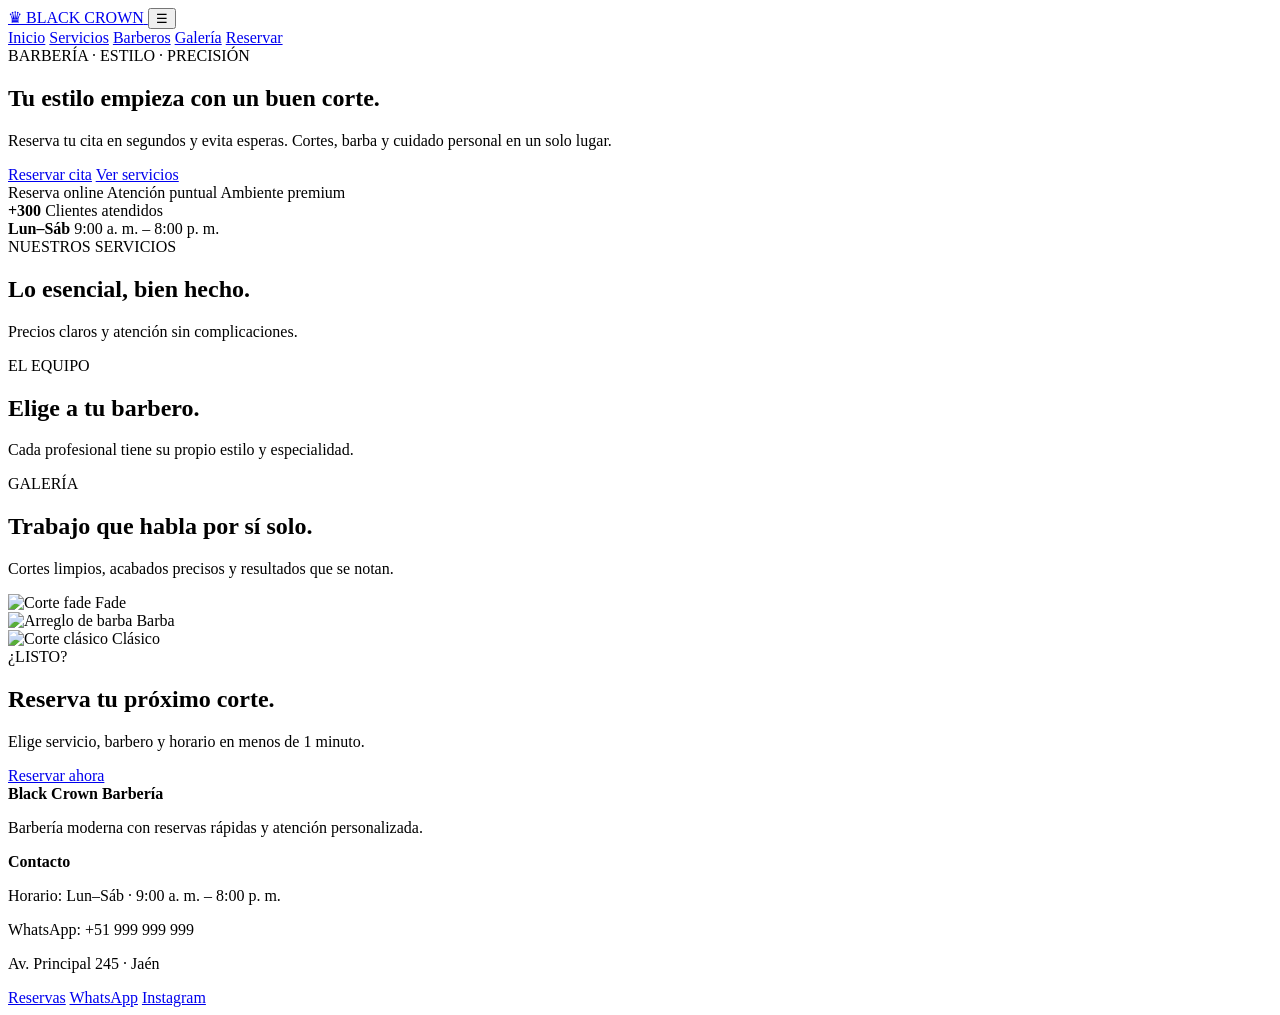
==== index.html @ 5fc875f9 "Subir Black Crown v13" ====
<!DOCTYPE html>
<html lang="es">
<head>
  <meta charset="UTF-8" />
  <meta name="viewport" content="width=device-width, initial-scale=1.0" />
  <meta name="description" content="Barbería moderna con reservas online." />
  <title>Black Crown Barbería</title>
  <link rel="preconnect" href="https://fonts.googleapis.com">
  <link rel="preconnect" href="https://fonts.gstatic.com" crossorigin>
  <link href="https://fonts.googleapis.com/css2?family=Inter:wght@400;500;600;700;800&family=Playfair+Display:wght@700&display=swap" rel="stylesheet">
  <link rel="stylesheet" href="css/styles.css" />
</head>
<body>
  <header class="topbar">
    <a class="brand" href="#inicio">
      <span class="brand-mark" aria-hidden="true">♛</span>
      <span>BLACK CROWN</span>
    </a>
    <button class="menu-toggle" id="menuToggle" aria-label="Abrir menú">☰</button>
    <nav id="mainNav">
      <a href="#inicio">Inicio</a>
      <a href="#servicios">Servicios</a>
      <a href="#barberos">Barberos</a>
      <a href="#galeria">Galería</a>
      <a class="btn btn-small" href="reservar.html">Reservar</a>
    </nav>
  </header>

  <main>
    <section class="hero" id="inicio">
      <div class="hero-overlay"></div>
      <div class="hero-grid">
        <div class="hero-content">
          <span class="eyebrow">BARBERÍA · ESTILO · PRECISIÓN</span>
          <h1>Tu estilo empieza con un buen corte.</h1>
          <p>Reserva tu cita en segundos y evita esperas. Cortes, barba y cuidado personal en un solo lugar.</p>
          <div class="hero-actions">
            <a class="btn" href="reservar.html">Reservar cita</a>
            <a class="btn btn-ghost" href="#servicios">Ver servicios</a>
          </div>
          <div class="hero-points">
            <span>Reserva online</span>
            <span>Atención puntual</span>
            <span>Ambiente premium</span>
          </div>
        </div>

        <div class="hero-media">
          <div class="hero-photo">
            <div class="hero-badge">
              <strong>+300</strong>
              <span>Clientes atendidos</span>
            </div>
            <div class="hero-badge alt">
              <strong>Lun–Sáb</strong>
              <span>9:00 a. m. – 8:00 p. m.</span>
            </div>
          </div>
        </div>
      </div>
    </section>

    <section class="section" id="servicios">
      <div class="section-heading">
        <span class="eyebrow dark">NUESTROS SERVICIOS</span>
        <h2>Lo esencial, bien hecho.</h2>
        <p>Precios claros y atención sin complicaciones.</p>
      </div>
      <div class="cards" id="servicesGrid"></div>
    </section>

    <section class="section section-dark" id="barberos">
      <div class="section-heading light">
        <span class="eyebrow">EL EQUIPO</span>
        <h2>Elige a tu barbero.</h2>
        <p>Cada profesional tiene su propio estilo y especialidad.</p>
      </div>
      <div class="barbers" id="barbersGrid"></div>
    </section>

    <section class="section" id="galeria">
      <div class="section-heading">
        <span class="eyebrow dark">GALERÍA</span>
        <h2>Trabajo que habla por sí solo.</h2>
        <p>Cortes limpios, acabados precisos y resultados que se notan.</p>
      </div>
      <div class="gallery">
        <article class="gallery-card">
          <img src="https://images.unsplash.com/photo-1622286342621-4bd786c2447c?auto=format&fit=crop&w=1000&q=80" alt="Corte fade" />
          <span>Fade</span>
        </article>
        <article class="gallery-card">
          <img src="https://images.unsplash.com/photo-1517832606299-7ae9b720a186?auto=format&fit=crop&w=1000&q=80" alt="Arreglo de barba" />
          <span>Barba</span>
        </article>
        <article class="gallery-card">
          <img src="https://images.unsplash.com/photo-1503951914875-452162b0f3f1?auto=format&fit=crop&w=1000&q=80" alt="Corte clásico" />
          <span>Clásico</span>
        </article>
      </div>
    </section>

    <section class="cta">
      <div>
        <span class="eyebrow">¿LISTO?</span>
        <h2>Reserva tu próximo corte.</h2>
        <p>Elige servicio, barbero y horario en menos de 1 minuto.</p>
      </div>
      <a class="btn btn-light" href="reservar.html">Reservar ahora</a>
    </section>
  </main>

  <footer>
    <div class="footer-col">
      <strong>Black Crown Barbería</strong>
      <p>Barbería moderna con reservas rápidas y atención personalizada.</p>
    </div>
    <div class="footer-col">
      <strong>Contacto</strong>
      <p>Horario: Lun–Sáb · 9:00 a. m. – 8:00 p. m.</p>
      <p>WhatsApp: +51 999 999 999</p>
      <p>Av. Principal 245 · Jaén</p>
    </div>
    <div class="footer-col footer-links">
      <a href="reservar.html">Reservas</a>
      <a href="https://wa.me/51999999999" target="_blank" rel="noopener">WhatsApp</a>
      <a href="https://instagram.com/blackcrownbarberia" target="_blank" rel="noopener">Instagram</a>
    </div>
  </footer>

  <script src="js/data.js"></script>
  <script src="js/app.js"></script>
</body>
</html>
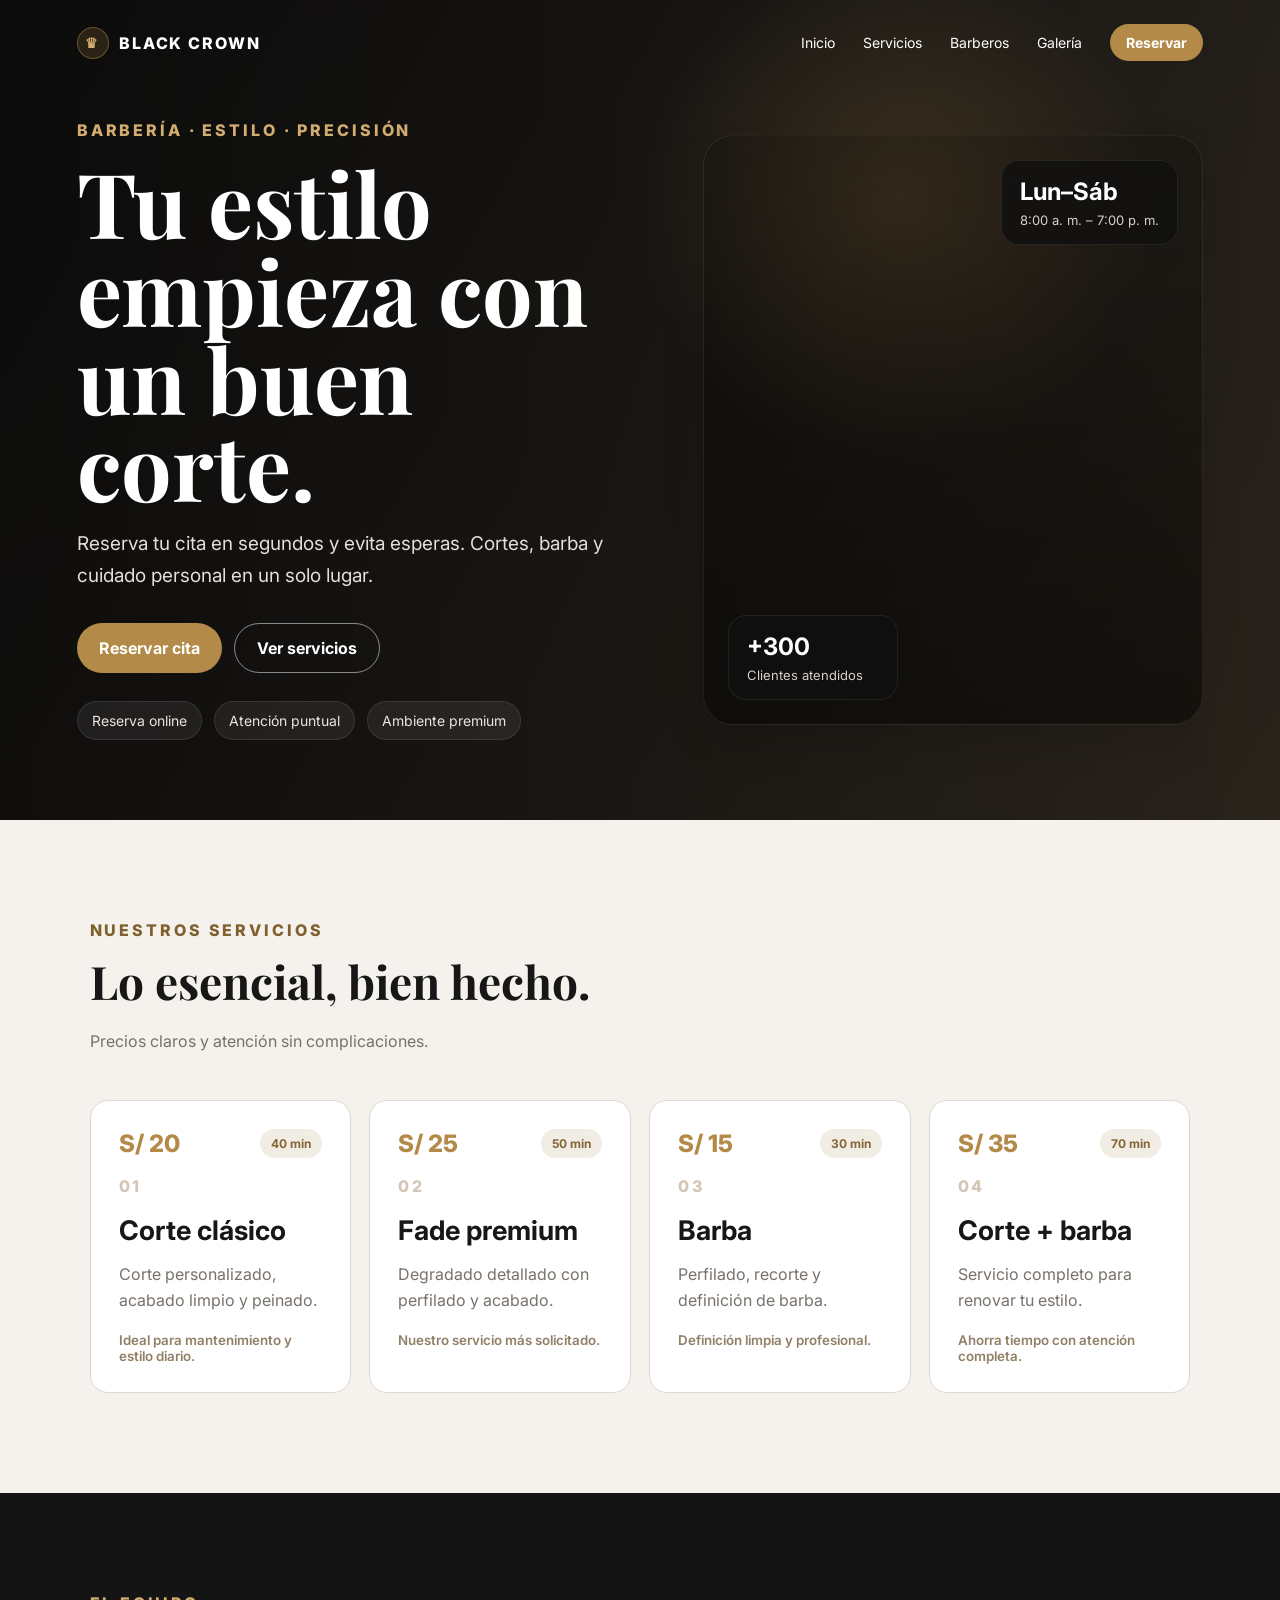
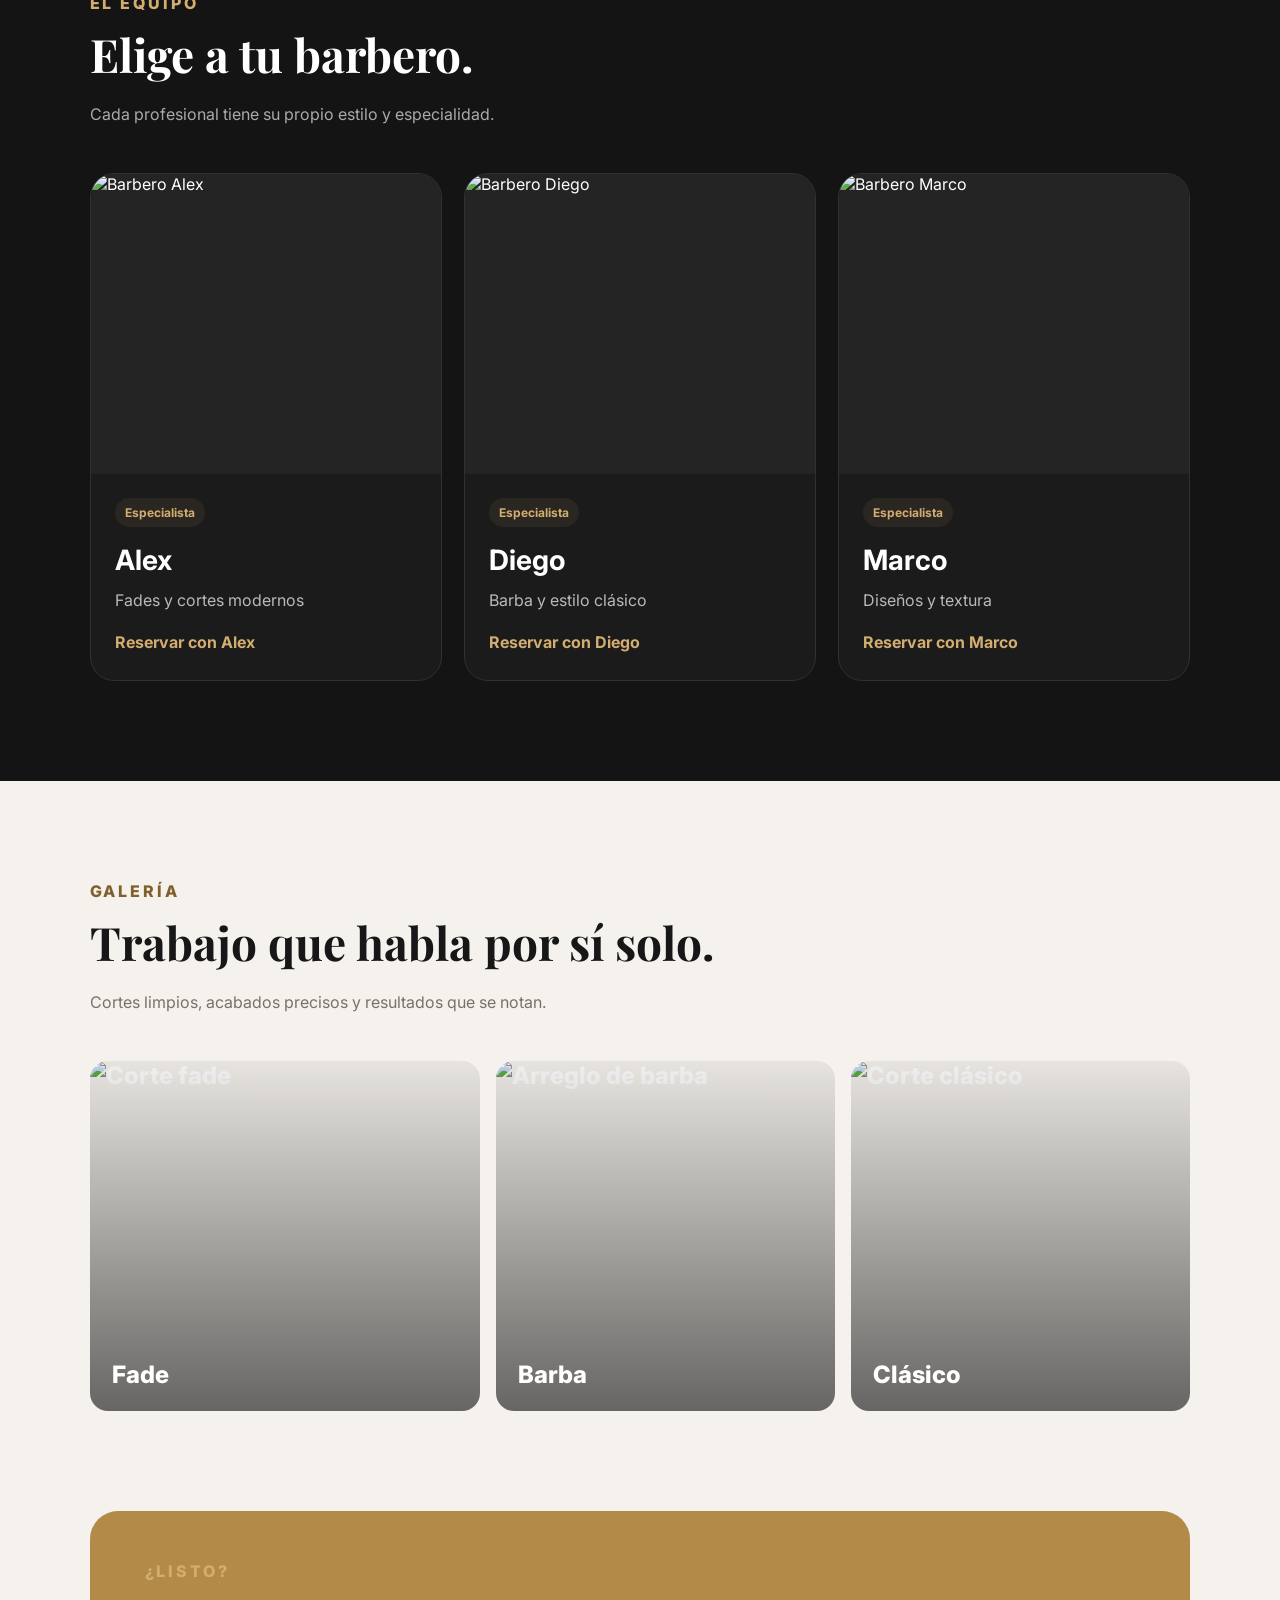
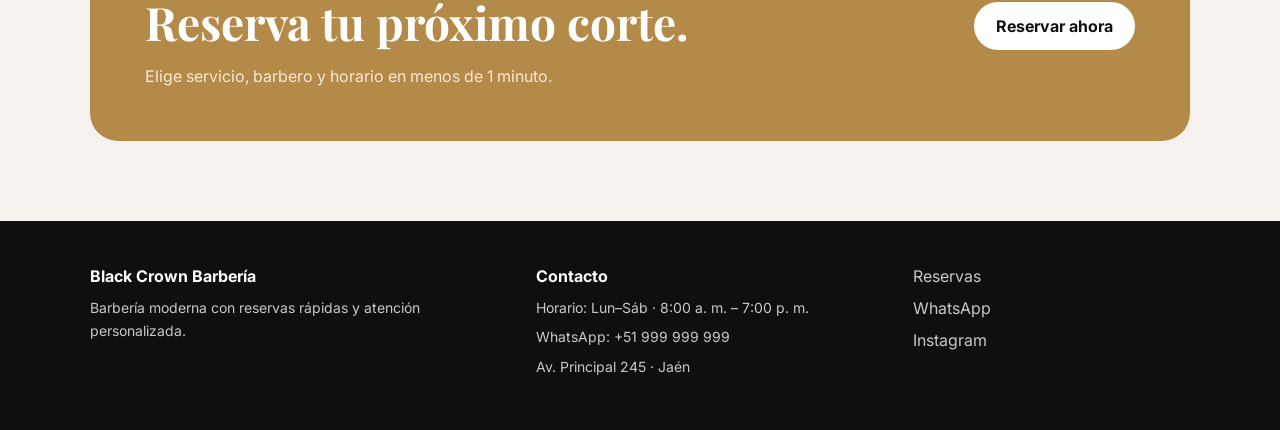
==== commit 96370591: "Ajustar horario y documentación final" ====
--- a/index.html
+++ b/index.html
@@ -53,7 +53,7 @@
             </div>
             <div class="hero-badge alt">
               <strong>Lun–Sáb</strong>
-              <span>9:00 a. m. – 8:00 p. m.</span>
+              <span>8:00 a. m. – 7:00 p. m.</span>
             </div>
           </div>
         </div>
@@ -117,7 +117,7 @@
     </div>
     <div class="footer-col">
       <strong>Contacto</strong>
-      <p>Horario: Lun–Sáb · 9:00 a. m. – 8:00 p. m.</p>
+      <p>Horario: Lun–Sáb · 8:00 a. m. – 7:00 p. m.</p>
       <p>WhatsApp: +51 999 999 999</p>
       <p>Av. Principal 245 · Jaén</p>
     </div>
--- a/css/styles.css
+++ b/css/styles.css
@@ -0,0 +1,83 @@
+:root{--bg:#f5f2ed;--ink:#171717;--muted:#77716b;--dark:#111;--gold:#b48a49;--line:#ded8cf;--white:#fff;--radius:18px;--shadow:0 18px 40px rgba(0,0,0,.12)}
+*{box-sizing:border-box}
+html{scroll-behavior:smooth}
+body{margin:0;font-family:Inter,Arial,sans-serif;background:var(--bg);color:var(--ink)}
+a{color:inherit;text-decoration:none}
+img{max-width:100%;display:block}
+.topbar{position:absolute;z-index:20;top:0;left:0;right:0;display:flex;align-items:center;justify-content:space-between;padding:24px 6vw;color:white}
+.topbar.solid{position:relative;background:#111}
+.brand{display:inline-flex;align-items:center;gap:10px;font-weight:800;letter-spacing:.12em}
+.brand-mark{display:grid;place-items:center;width:32px;height:32px;border-radius:50%;background:rgba(180,138,73,.18);border:1px solid rgba(180,138,73,.45);color:#d3ad70;font-size:14px}
+.topbar nav{display:flex;align-items:center;gap:28px;font-size:14px}
+.menu-toggle{display:none;background:none;border:0;color:white;font-size:26px}
+.btn{display:inline-flex;align-items:center;justify-content:center;padding:14px 22px;border:0;border-radius:999px;background:var(--gold);color:white;font-weight:700;cursor:pointer;transition:transform .22s ease,box-shadow .22s ease,background .22s ease}
+.btn:hover{transform:translateY(-2px);box-shadow:0 12px 26px rgba(180,138,73,.28)}
+.btn-small{padding:10px 16px}
+.btn-ghost{background:transparent;border:1px solid rgba(255,255,255,.5)}
+.btn-ghost:hover{background:rgba(255,255,255,.08);box-shadow:none}
+.btn-light{background:white;color:#111}
+.hero{position:relative;min-height:760px;display:flex;align-items:center;background:linear-gradient(120deg,#141414,#312920);overflow:hidden}
+.hero:before{content:"";position:absolute;inset:0;background:radial-gradient(circle at 70% 25%,rgba(180,138,73,.22),transparent 24%),linear-gradient(90deg,rgba(0,0,0,.45),rgba(0,0,0,.15))}
+.hero-grid{position:relative;z-index:2;display:grid;grid-template-columns:1.05fr .95fr;align-items:center;gap:40px;width:min(1280px,100% - 12vw);margin:0 auto;padding:120px 0 80px}
+.hero-content{color:white;max-width:680px}
+.hero h1,.booking-intro h1{font-family:'Playfair Display',serif;font-size:clamp(52px,7vw,92px);line-height:.98;margin:18px 0}
+.hero p{font-size:19px;max-width:620px;line-height:1.7;color:#e5dfd7}
+.hero-actions{display:flex;gap:12px;margin-top:30px}
+.hero-points{display:flex;flex-wrap:wrap;gap:12px;margin-top:28px}
+.hero-points span{display:inline-flex;align-items:center;gap:8px;padding:10px 14px;border-radius:999px;background:rgba(255,255,255,.07);border:1px solid rgba(255,255,255,.09);font-size:14px;color:#ebe5dd}
+.hero-media{display:flex;justify-content:flex-end}
+.hero-photo{position:relative;width:min(500px,100%);height:590px;border-radius:30px;overflow:hidden;box-shadow:var(--shadow);background:linear-gradient(180deg,rgba(0,0,0,.15),rgba(0,0,0,.45)),url('https://images.unsplash.com/photo-1621605815971-fbc98d665033?auto=format&fit=crop&w=1200&q=80') center/cover no-repeat;border:1px solid rgba(255,255,255,.08)}
+.hero-badge{position:absolute;left:24px;bottom:24px;display:flex;flex-direction:column;gap:6px;padding:16px 18px;min-width:170px;background:rgba(17,17,17,.82);backdrop-filter:blur(6px);border:1px solid rgba(255,255,255,.08);border-radius:18px;color:white}
+.hero-badge strong{font-size:24px}
+.hero-badge span{font-size:13px;color:#d7d1ca}
+.hero-badge.alt{left:auto;right:24px;top:24px;bottom:auto}
+.eyebrow{font-size:16px;font-weight:800;letter-spacing:.18em;color:#d3ad70}
+.eyebrow.dark{color:#80612e}
+.section{padding:100px 7vw}
+.section-dark{background:#141414;color:white}
+.section-heading{max-width:680px;margin-bottom:45px}
+.section-heading.light p{color:#aaa}
+.section-heading h2,.cta h2{font-family:'Playfair Display',serif;font-size:46px;margin:10px 0}
+.section-heading p{color:var(--muted);line-height:1.7}
+.cards{display:grid;grid-template-columns:repeat(4,1fr);gap:18px}
+.service-card{background:white;border:1px solid var(--line);border-radius:var(--radius);padding:28px;min-height:250px;position:relative;transition:transform .22s ease,box-shadow .22s ease,border-color .22s ease}
+.service-card:hover{transform:translateY(-6px);box-shadow:0 18px 34px rgba(0,0,0,.08);border-color:#d3c1a6}
+.service-top{display:flex;justify-content:space-between;align-items:center;margin-bottom:18px}
+.service-price{color:var(--gold);font-weight:800;font-size:24px}
+.service-chip{padding:7px 11px;border-radius:999px;background:#f2ede4;color:#846536;font-size:12px;font-weight:700}
+.service-index{display:inline-block;color:#d3c6b7;font-size:16px;font-weight:800;letter-spacing:.16em;margin-bottom:10px}
+.service-card h3{font-size:27px;margin:8px 0 14px}
+.service-card p{color:var(--muted);line-height:1.65;margin:0 0 18px}
+.service-card small{display:block;color:#927f67;font-weight:600}
+.barbers{display:grid;grid-template-columns:repeat(3,1fr);gap:22px}
+.barber-card{background:#1b1b1b;border:1px solid #303030;border-radius:24px;overflow:hidden;transition:transform .22s ease,border-color .22s ease,box-shadow .22s ease}
+.barber-card:hover{transform:translateY(-6px);border-color:#50473f;box-shadow:0 16px 30px rgba(0,0,0,.28)}
+.barber-photo-wrap{height:300px;background:#242424;overflow:hidden}
+.barber-photo{width:100%;height:100%;object-fit:cover;transition:transform .5s ease,filter .3s ease;filter:saturate(.92) contrast(1.02)}
+.barber-card:hover .barber-photo{transform:scale(1.05)}
+.barber-info{padding:24px 24px 28px}
+.barber-tag{display:inline-flex;padding:7px 10px;border-radius:999px;background:#2a2621;color:#d3ad70;font-size:12px;font-weight:700;margin-bottom:16px}
+.barber-card h3{font-size:28px;margin:0 0 10px}
+.barber-card p{color:#b9b9b9;line-height:1.7;margin:0 0 18px}
+.barber-card a{color:#d3ad70;font-weight:700}
+.gallery{display:grid;grid-template-columns:1.15fr 1fr 1fr;gap:16px}
+.gallery-card{position:relative;height:350px;border-radius:var(--radius);overflow:hidden;display:flex;align-items:flex-end;padding:22px;color:white;font-weight:800;font-size:24px;isolation:isolate}
+.gallery-card img{position:absolute;inset:0;width:100%;height:100%;object-fit:cover;transition:transform .55s ease}
+.gallery-card:after{content:"";position:absolute;inset:0;background:linear-gradient(180deg,rgba(0,0,0,.06),rgba(0,0,0,.58));z-index:0}
+.gallery-card span{position:relative;z-index:1}
+.gallery-card:hover img{transform:scale(1.08)}
+.cta{margin:0 7vw 80px;background:#b48a49;color:white;border-radius:28px;padding:50px 55px;display:flex;justify-content:space-between;align-items:center;gap:30px}
+.cta p{margin:0;color:#f6ead8;max-width:520px;line-height:1.7}
+footer{background:#0f0f0f;color:#c8c8c8;padding:45px 7vw;display:grid;grid-template-columns:1.2fr 1fr .8fr;gap:30px}
+footer strong{display:block;color:white;margin-bottom:10px}
+footer p{font-size:14px;line-height:1.7;margin:0 0 6px}
+.footer-links{display:flex;flex-direction:column;gap:12px;align-items:flex-start}
+.booking-page{background:#ebe7e0}
+.booking-shell{max-width:1100px;margin:auto;padding:70px 24px 100px}
+.booking-intro{max-width:700px}
+.booking-intro h1{font-size:64px}
+.booking-intro p{color:var(--muted);font-size:18px}
+.booking-card{background:white;border-radius:24px;padding:35px;margin-top:35px;box-shadow:0 12px 40px rgba(0,0,0,.06)}
+.form-grid{display:grid;grid-template-columns:1fr 1fr;gap:20px}
+label{display:flex;flex-direction:column;gap:8px;font-size:14px;font-weight:700}
+input,select,textarea{width:100%;padding:14px 15px;border:1px solid var(--line);border-radius:12px;fon��="25�еͥ���������х���ɥ��ѕ����є����յ���ř�������������텱�����ѕ��陱���х��흅������홱�൑�ɕ�ѥ��鍽�յ������������������������������ѕ��ɥ��ѕ����є����յ���ř������ѕȵ�����흅��������((��������������푥�����饹������������ɝ���ѽ�����������������������퉽ɑ�ȵɅ����������퉅���ɽչ�荙��퉽ɑ�������ͽ����مȠ�������퍽��������ɔ홽�еͥ������홽�еݕ���������(��Ս���̵�����ݥ�Ѡ�����������������퉽ɑ�ȵɅ��������푥������ɥ���������ѕ��鍕�ѕ�퉅���ɽչ�荔�ٕ�퍽����Ɉ݄��홽�еͥ������홽�еݕ�����������ɝ������ѽ�������(��Ս���̵��ѥ���푥�����陱��흅������홱���Ʌ���Ʌ����ɝ���ѽ�������(��Ѹ�����е��ɭ퉅���ɽչ���Ʌ����ɕ��퍽����������퉽ɑ�������ͽ����مȠ��������(��Ѹ�����е��ɬ顽ٕ�퉅���ɽչ�荘͕٘�퉽�͡����鹽���)���ѽ�鑥ͅ�����͕����鑥ͅ�����������������ͽ�鹽е����ݕ��(�������٥��푥�����鹽����������٥�ܹ��ѥٕ푥�����鉱��������������������ɝ���ѽ�����퉅���ɽչ���Ʌ����ɕ��퉽ɑ�������ͽ�����������퍽���荅��������������������퉽ɑ�ȵɅ����������ѕ�е�����鱕�����ͽ������ѕ���������������顽ٕ�퍽���荙��퉽ɑ�ȵ�������������������ɐ�ѽ���흅��������������е͕�����ݥ�Ѡ��Ѽ�����ݥ�Ѡ���������х��̵͕��������������������퉽ɑ�ȵɅ�����������х��̵�����ɵ���퉅���ɽչ�荙��ѐ�퍽�������ő���х��̵������х��퉅���ɽչ�荔�ٕ�퍽����Ɉ݄�����х��̵���������퉅���ɽչ�荙�����퍽���荄�͈͉���х��̵��}�ͥ�ѥ�퉅���ɽչ�荕�����퍽����������������ɥ���푥������ɥ��ɥ��ѕ����є����յ���řȀř�흅����������������ɵ푥������ɥ�흅�������������̵����푥������ɥ�흅���������������ѕ�푥�����陱��텱�����ѕ��鍕�ѕ�����ѥ�䵍��ѕ������������ݕ��흅�������������������퉽ɑ�������ͽ��������퉽ɑ�ȵɅ������������������ѕ�����푥������ɥ�흅��������������ѕ������홽�еͥ������퍽�������������������ѕ퉽ɑ����퉅���ɽչ�荙�����퍽���荄�͈͈�����������������퉽ɑ�ȵɅ�����������ͽ������ѕ����ݹ�ȵ�������������������������٠퉅���ɽչ�荕��ݔ�푥������ɥ���������ѕ��鍕�ѕ�����������������ݹ�ȵ������͡����ݥ�Ѡ鵥���������������ݹ�ȵ��������ɑ퉅���ɽչ�荙��퉽ɑ�ȵɅ����������������������퉽�͡�����������������ɝ���������������ݹ�ȵ�������Ʌ��퍽����������ɝ������ѽ���������ݹ�ȵ��������ɐ���홽�е�������A��噅�ȁ�����䜱͕ɥ�홽�еͥ���������ɝ������������ݹ�ȵ��������ɐ��퍽����مȠ����ѕ���������������ĸ����ݹ�ȵ��������ɐ���ɵ푥������ɥ�흅���������ɝ���ѽ���������������͝����������������퍽���荄�͈͈������х��홽�еͥ���������ݹ�ȵ����푥�����饹�������������ɝ���ѽ�����퍽��������ɔ홽�еݕ��������홽�еͥ�������)���������ݥ�Ѡ������칅������ɥ����ɥ��ѕ����є����յ���ř�����������ɐ�ѽ���텱�����ѕ��陱���х��홱�൑�ɕ�ѥ��鍽�յ���������е͕�����ݥ�Ѡ�������((���Ѡ��ݥэ��ݥ�Ѡ��������ɝ���ѽ������������������������퉽ɑ�������ͽ����مȠ�������퉽ɑ�ȵɅ����������퉅���ɽչ�荙��퍽��������ɔ홽��饹��ɥ�홽�еݕ�����������ͽ������ѕ�����Ѡ��ݥэ�顽ٕ�퉅���ɽչ�荘ݘ͕����������͝����������������퍽�����Մ��홽�еͥ�������������������ĸ��(((��م��������䵹�ѥ�����ɝ�����������������������������퉽ɑ�ȵɅ���������홽�еͥ������홽�еݕ���������������������ĸ��(��م��������䵹�ѥ�������퉅���ɽչ�荘٘Ŕ�퍽����݈Մ��퉽ɑ�������ͽ������ѐՉ��(��م��������䵹�ѥ���݅ɹ���퉅���ɽչ�荙��͔�퍽�����ш��퉽ɑ�������ͽ������Ő����((������є���٥��������Ѽ聑�́хɩ�х́��ȁ���������������ՙ�����є���������)�����������ݥ�Ѡ�����ँ��������ݥ�Ѡ�������(�����ɉ����ɥ��ѕ����є����յ���ɕ���Рȱ��������řȤ�흅�������(�����ɉ�ȵ��ɑ퉽ɑ�ȵɅ����������(�����ɉ�ȵ���Ѽ��Ʌ���������������(�����ɉ�ȵ����������������������������(�����ɉ�ȵх�홽�еͥ�������������������������ɝ������ѽ������(�����ɉ�ȵ��ɐ���홽�еͥ���������ɝ������ѽ������(�����ɉ�ȵ��ɐ��홽�еͥ�������������������ĸ�����ɝ������ѽ�������(�����ɉ�ȵ��ɐ��홽�еͥ�������������������ĸ���(�����ɉ�ȵ��ɐ鱅�е������Ѡ������������ɥ�����յ��ļ���(�����ɉ�ȵ��ɐ鱅�е������Ѡ���������������ɉ�ȵ���Ѽ��Ʌ���������������((�����������ɥ��ѕ����є����յ���ɕ���Рȱ��������řȤ�흅�������(���������䵍�ɑ��������������������������홽�еͥ�������(���������䵍�ɐ陥��е������ɥ�����յ���ѽ�(���������䵍�ɐ鱅�е������Ѡ������������ɥ�����յ��ļ����������������)�()����������ݥ�Ѡ�������(�����ɉ�ȵ���Ѽ��Ʌ���������������(���������䵍�ɑ��������������)�((���M��٥���́������ѽ́�����٥�聑�́��ȁ�������)�����������ݥ�Ѡ�����ँ��������ݥ�Ѡ�������(�����ɑ��ɥ��ѕ����є����յ���ɕ���Рȱ��������řȤ�흅�������(���͕�٥�����ɑ�������������������������������퉽ɑ�ȵɅ����������(���͕�٥���ѽ�흅��������ɝ������ѽ������텱�����ѕ��陱���х���(���͕�٥����ɥ��홽�еͥ�������ݡ�є������鹽�Ʌ��(���͕�٥�������홽�еͥ�����������������������ݡ�є������鹽�Ʌ��(���͕�٥��������홽�еͥ���������ɝ������ѽ������(���͕�٥�����ɐ���홽�еͥ�������������������ĸ�����ɝ��������������(���͕�٥�����ɐ��홽�еͥ�������������������ĸ�����ɝ������ѽ�������(���͕�٥�����ɐ�͵���홽�еͥ�������������������ĸ��)�(((������������푥�����鹽���(��������������ѽ�푥�����陱��텱�����ѕ��鍕�ѕ�����ѥ�䵍��ѕ������������ݕ��흅�������(����������Եѽ����푥�����鹽��퉽ɑ����퉅���ɽչ���Ʌ����ɕ��퍽���荙��홽�еͥ�����������������������ͽ������ѕ��������������(����������Ե����푥�����陱��홱����홱�൑�ɕ�ѥ��鍽�յ�흅�������(�ɕ͕�مѥ�����ɑ�푥������ɥ�흅�������(�ɕ͕�مѥ������������ɑ퉅���ɽչ�荙��퉽ɑ�������ͽ������ݔ͑�퉽ɑ�ȵɅ����������������������푥������ɥ�흅�������(�ɕ͕�مѥ��������������푥�����陱��텱�����ѕ��陱���х������ѥ�䵍��ѕ������������ݕ��흅�������(�ɕ͕�مѥ�����������������������ݥ�Ѡ���(�ɕ͕�مѥ�����������������ɽ��푥�����鉱���홽�еͥ��������ٕə��ܵ�Ʌ�酹�ݡ�ɕ�(�ɕ͕�مѥ���������������͵���푥�����鉱���퍽�����������ɝ���ѽ�������ٕə��ܵ�Ʌ�酹�ݡ�ɕ�(�ɕ͕�مѥ��������������푥������ɥ��ɥ��ѕ����є����յ���řȀř�흅�������(�ɕ͕�مѥ�������������������푥������ɥ�흅�����홽�еͥ�������(�ɕ͕�مѥ����������������홽�еͥ������퍽���������ѕ�е�Ʌ�͙�ɴ�����ɍ�͔����ѕȵ���������ٕ��(�ɕ͕�مѥ�����ѕ���ɝ�������������ѽ������퉽ɑ�ȵѽ������ͽ��������퍽�������홽�еͥ�������������������ĸ���ٕə��ܵ�Ʌ�酹�ݡ�ɕ�(���������х��̵͕���������ݥ�Ѡ����������ݥ�Ѡ�������(()���������ݥ�Ѡ�������(�������������푥�����鉱����(���ͥ������ݥ�Ѡ�����������������������흅������ͥѥ����ѥ����ѽ����赥��������(����������������ѽ������������������(����������������ѽ����Ʌ��홽�еͥ�������(������������Եѽ����푥�����鉱����(������������Ե����푥�����鹽�����������ѽ�������(���ͥ����ȹ���Ե���������������Ե����푥�����陱���(���ͥ����Ȁ���������������ɝ�����������(���ͥ����ȁ���푥������ɥ��ɥ��ѕ����є����յ���ř�흅�������ٕə����٥ͥ����(���ͥ����������ɝ���ѽ������(����������������ݥ�Ѡ������(���������������������������(�������������홱�൑�ɕ�ѥ���ɽ�텱�����ѕ��陱�ൕ��흅���������ɝ������ѽ������(����������������홽�еͥ�������(����������������ѹ홱���������ѽ�(����х���ɥ��ѕ����є����յ���ř�흅�������(����х�́��ѥ�����������������(�����������ɑ��������������(�����������ɐ�����흅�������(�����������ɐ��������홽�еͥ�������(�����ͭѽ��х���푥�����鹽���(��������������푥������ɥ��(���ɕ͕�مѥ���������������ɥ��ѕ����є����յ���řȀř��(�����������ɐ�ѽ���텱�����ѕ�����ɕэ��(���������е͕�����ݥ�Ѡ����������ݥ�Ѡ���(����������ɥ����ɥ��ѕ����є����յ���ř��)�)���������ݥ�Ѡ�������(���ɕ͕�مѥ���������������ɥ��ѕ����є����յ���ř��(���ɕ͕�مѥ��������������홱�൑�ɕ�ѥ��鍽�յ��(�����������х��̵͕��������ݥ�Ѡ鹽���ݥ�Ѡ������)�(
